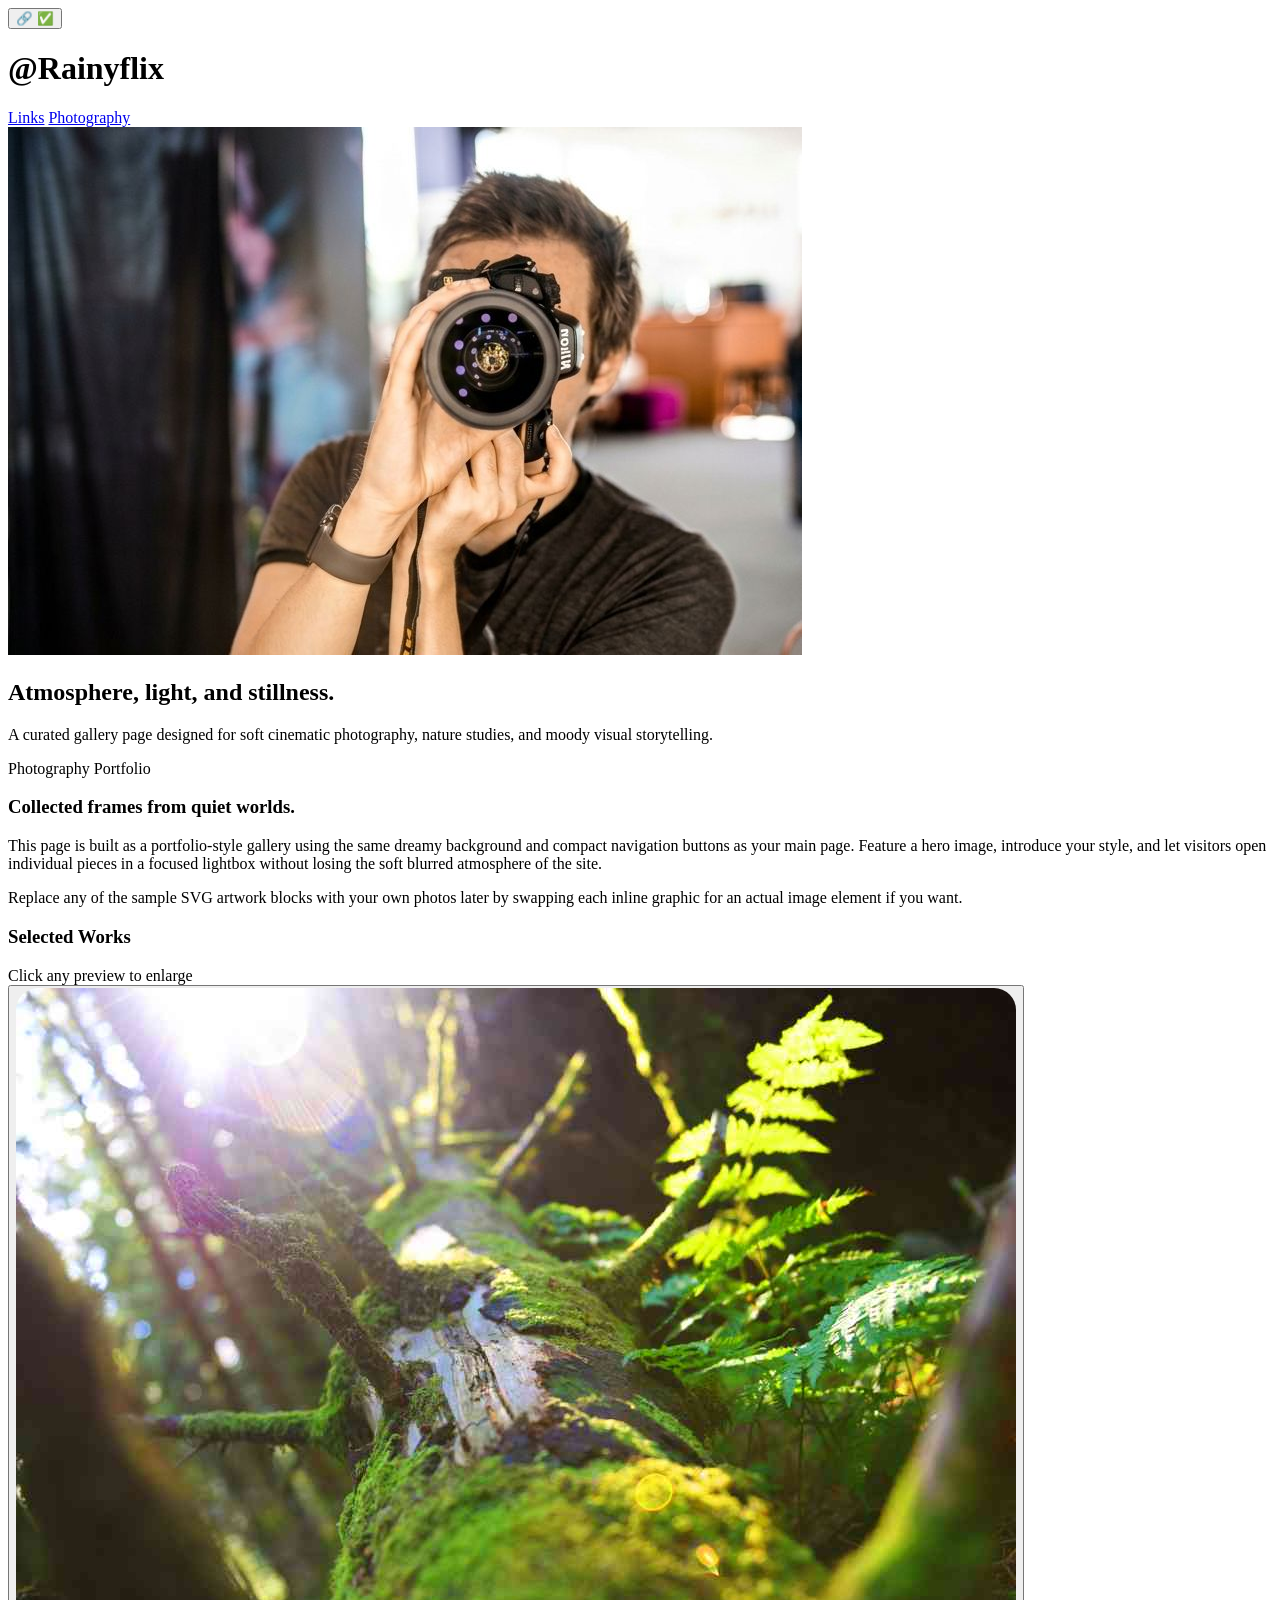
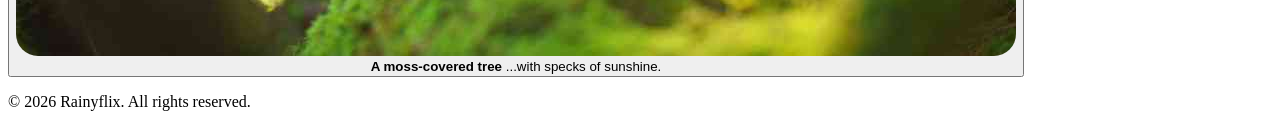
==== photography/index.html @ fe85fee9 "Updated directory + added share button and fixed photo preview" ====
<!DOCTYPE html>
<html lang="en">
<head>
  <meta charset="UTF-8" />
  <meta name="viewport" content="width=device-width, initial-scale=1" />
  <title>Rainyflix Photography</title>

  <link rel="icon" href="../images/Raindrop.ico" type="image/x-icon" />
  <link rel="apple-touch-icon" href="../images/Raindrop.png" type="image/png" />
  <link rel="icon" sizes="192x192" href="../images/Raindrop.png" type="image/png" />

  <link rel="stylesheet" href="style.css" />
  <link rel="stylesheet" href="photography.css" />
</head>
<body>
  <button id="copyButton" title="Share Website Link" aria-label="Copy page URL" class="copy-url-btn">
    <span class="icon clipboard-icon">🔗</span>
    <span class="icon checkmark-icon">✅</span>
  </button>

<div class="fade-in-element">
  <div class="page" id="page">
    <main class="container">
      <h1>@Rainyflix</h1>
        <nav class="small-buttons" aria-label="Section navigation">
          <a href="index.html" class="small-btn">Links</a>
          <a href="photography.html" class="small-btn is-active" aria-current="page">Photography</a>
      	</nav>
</div>

<section class="hero-intro-wrapper">
    <section class="hero-grid">
    <article class="hero-photo reveal">
    <div class="frame">
      <img src="../images/main-photo.jpg" alt="Nick Reflected Photographer" />
    </div>
    <div class="hero-caption">
      <h2>Atmosphere, light, and stillness.</h2>
      <p>A curated gallery page designed for soft cinematic photography, nature studies, and moody visual storytelling.</p>
    </div>
  </article>
</section>

        <article class="intro-panel reveal" style="animation-delay:0.1s;">
          <span class="kicker">Photography Portfolio</span>
          <h1>Collected frames from quiet worlds.</h1>
          <p>
            This page is built as a portfolio-style gallery using the same dreamy background and compact navigation buttons as your main page.
            Feature a hero image, introduce your style, and let visitors open individual pieces in a focused lightbox without losing the soft blurred atmosphere of the site.
          </p>
          <p>
            Replace any of the sample SVG artwork blocks with your own photos later by swapping each inline graphic for an actual image element if you want.
          </p>
        </article>
      </section>

      <section class="gallery-section">
        <div class="gallery-head reveal" style="animation-delay:0.16s;">
          <h3>Selected Works</h3>
          <span>Click any preview to enlarge</span>
        </div>

        <div class="thumb-grid">
         <button class="thumb"
	  type="button"
	  data-title="A moss-covered tree"
	  data-subtitle="...with specks of sunshine."
	  data-art="art-1"
	  data-purchase-link="">
  	 <img src="../images/moss-tree.jpg" alt="A moss-covered tree" style="width: 100%; height: 100%; object-fit: cover; border-radius: 22px;" />
          <div class="thumb-label">
          <strong>A moss-covered tree</strong>
          <span>...with specks of sunshine.</span>
         </div>
        </button>

          <!-- Add more thumbnails similarly -->
        </div>

        <div class="gallery-footer reveal" style="animation-delay:0.22s;">
        <!-- Footer -->
        <footer id="footer">
          <div class="footer-content">
            <p>© 2026 Rainyflix. All rights reserved.</p>


          </div>
        </footer>

        </div>
      </section>
    </main>
  </div>

  <div class="modal-overlay" id="imageOverlay" hidden>
    <div class="lightbox-modal" id="imageModal" role="dialog" aria-modal="true" aria-labelledby="lightboxTitle" aria-describedby="lightboxDesc">
      <button class="close-lightbox" id="closeLightbox" type="button" aria-label="Close expanded image">×</button>

      <figure class="lightbox-figure" id="lightboxFigure">
        <!-- Enlarged image or SVG inserted here -->
      </figure>

      <div class="lightbox-meta">
        <div>
          <strong id="lightboxTitle">Expanded image</strong>
          <span id="lightboxDesc">Portfolio preview</span>
        </div>

  <div class="purchase-section">
    <button id="purchaseButton" class="purchase-btn" disabled>
      Purchase physical print
      <span id="purchaseStatus" class="status-text">Unavailable</span>
    </button>
  </div>

        <span>Press Esc to close</span>
      </div>
    </div>
  </div>

  <!-- Common scripts -->
  <script src="script.js"></script>
  <!-- Photography page scripts -->
  <script src="photography.js"></script>
</body>
</html>
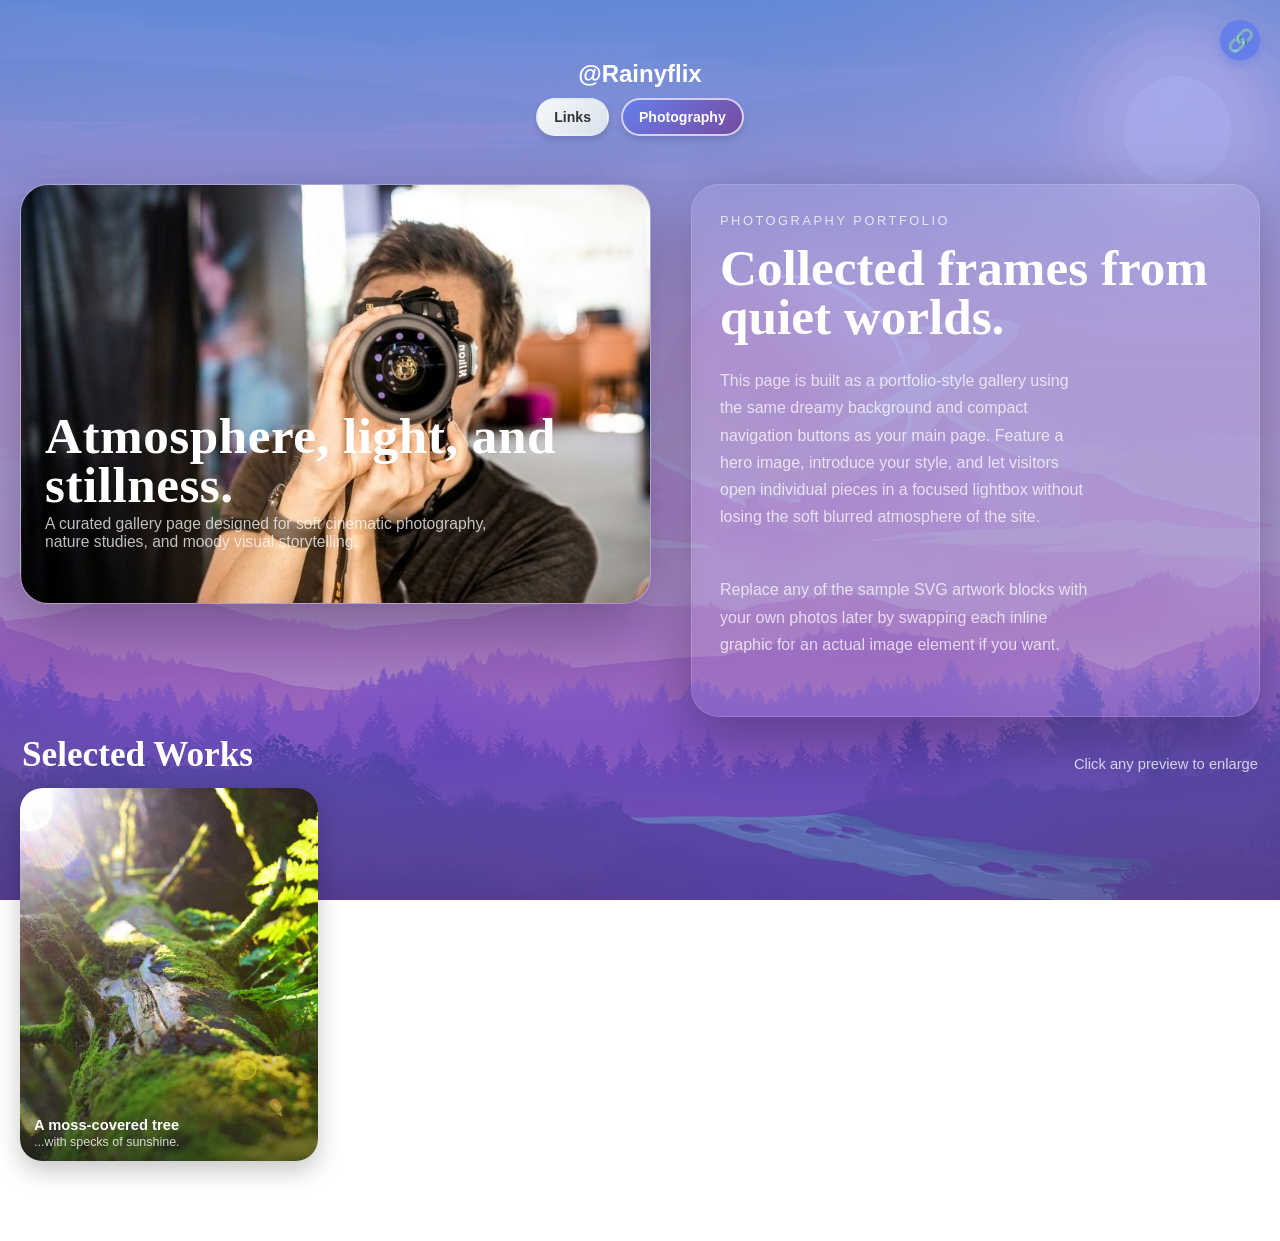
==== commit f4025926: "Cleaned url links + relinked css and js root files" ====
--- a/photography/index.html
+++ b/photography/index.html
@@ -9,7 +9,7 @@
   <link rel="apple-touch-icon" href="../images/Raindrop.png" type="image/png" />
   <link rel="icon" sizes="192x192" href="../images/Raindrop.png" type="image/png" />
 
-  <link rel="stylesheet" href="style.css" />
+  <link rel="stylesheet" href="../style.css" />
   <link rel="stylesheet" href="photography.css" />
 </head>
 <body>
@@ -23,8 +23,8 @@
     <main class="container">
       <h1>@Rainyflix</h1>
         <nav class="small-buttons" aria-label="Section navigation">
-          <a href="index.html" class="small-btn">Links</a>
-          <a href="photography.html" class="small-btn is-active" aria-current="page">Photography</a>
+          <a href="/" class="small-btn">Links</a>
+          <a href="/photography/" class="small-btn is-active" aria-current="page">Photography</a>
       	</nav>
 </div>
 
@@ -119,7 +119,7 @@
   </div>
 
   <!-- Common scripts -->
-  <script src="script.js"></script>
+  <script src="../script.js"></script>
   <!-- Photography page scripts -->
   <script src="photography.js"></script>
 </body>
--- a/style.css
+++ b/style.css
@@ -0,0 +1,446 @@
+/* style.css */
+
+@keyframes riseIn {
+  0% {
+    opacity: 0;
+    transform: translateY(20px);
+  }
+  100% {
+    opacity: 1;
+    transform: translateY(0);
+  }
+}
+
+.fade-in-element {
+  opacity: 0;
+  transform: translateY(20px);
+}
+
+.fade-in-element.visible {
+  animation: riseIn 0.7s ease forwards;
+}
+
+/* Basic Reset */
+* {
+  margin: 0;
+  padding: 0;
+  box-sizing: border-box;
+  font-family: Arial, sans-serif;
+}
+
+html, body {
+  width: 100%;
+}
+
+body {
+  /* Parallax background image with fixed attachment */
+  background-image:
+    linear-gradient(rgba(102, 126, 234, 0.6), rgba(118, 75, 162, 0.6)),
+    url('../images/Planetary-Forest-Background.jpg');
+  background-size: cover;
+  background-position: center;
+  background-repeat: no-repeat;
+  background-attachment: fixed;
+
+  min-height: 100vh;
+  color: white;
+  padding: 20px;
+
+  display: flex;
+  justify-content: center;
+  align-items: flex-start;
+}
+
+/* Prevent background scroll while modal is open */
+body.modal-open {
+  overflow: hidden;
+}
+
+/* Page wrapper so we can blur everything behind the modal */
+.page {
+  width: 100%;
+  display: flex;
+  justify-content: center;
+  transition: filter 250ms ease, transform 250ms ease;
+}
+
+.page.is-blurred {
+  filter: blur(10px);
+  transform: scale(0.995);
+}
+
+.container {
+  text-align: center;
+  width: 100%;
+  max-width: 400px;
+  margin: 40px auto 20px;
+}
+
+.profile-img {
+  width: 150px;
+  height: 150px;
+  border-radius: 50%;
+  border: 3px solid white;
+  object-fit: cover;
+  margin-bottom: 15px;
+}
+
+h1 {
+  font-size: 24px;
+  margin-bottom: 10px;
+}
+
+p {
+  font-size: 16px;
+  margin-bottom: 30px;
+  opacity: 0.9;
+}
+
+.main-content {
+  width: 100%;
+  display: flex;
+  flex-direction: column;
+  align-items: center;
+}
+
+.links {
+  width: 100%;
+  display: flex;
+  flex-direction: column;
+  gap: 15px;
+  overflow: visible;
+}
+
+.small-buttons {
+  display: flex;
+  justify-content: center;
+  gap: 12px;
+  flex-wrap: wrap;
+  margin-bottom: 28px;
+}
+
+.small-btn {
+  font-family: 'Manrope', sans-serif;
+  font-size: 0.88rem;
+  font-weight: 700;
+  padding: 9px 16px;
+  border-radius: 999px;
+  background: linear-gradient(135deg, #f6f8fa, #d9e2ec);
+  color: #333;
+  text-decoration: none;
+  box-shadow: 0 4px 6px rgba(0, 0, 0, 0.12);
+  border: 2px solid transparent;
+  transition: transform 0.28s ease, box-shadow 0.28s ease, background 0.28s ease, color 0.28s ease;
+}
+
+.small-btn:hover,
+.small-btn:focus-visible {
+  background: linear-gradient(135deg, #667eea, #764ba2);
+  color: #fff;
+  box-shadow: 0 10px 18px rgba(102, 126, 234, 0.42);
+  transform: translateY(-1px) scale(1.04);
+  outline: none;
+}
+
+.small-btn.is-active {
+  background: linear-gradient(135deg, #667eea, #764ba2);
+  color: #fff;
+  border-color: rgba(255, 255, 255, 0.7);
+
+  pointer-events: none; /* disables clicking */
+  cursor: default;      /* changes cursor to default arrow */
+}
+
+
+.link-btn {
+  font-family: inherit;
+  font-size: 16px;
+  line-height: 1.2;
+  font-weight: bold;
+
+  width: 100%;
+  padding: 15px 20px;
+  border-radius: 30px;
+
+  display: flex;
+  align-items: center;
+  justify-content: center;
+  gap: 10px;
+
+  cursor: pointer;
+  text-decoration: none;
+
+  background: linear-gradient(135deg, #f6f8fa, #d9e2ec);
+  color: #333;
+
+  border: 2px solid transparent;
+  box-shadow: 0 4px 6px rgba(0, 0, 0, 0.1);
+
+  position: relative;
+  transform: scale(1);
+  transform-origin: center;
+  transition: all 0.3s ease;
+}
+
+.link-btn:hover {
+  background: linear-gradient(135deg, #667eea, #764ba2);
+  color: white;
+  border: 2px solid white;
+  transform: scale(1.05);
+  box-shadow: 0 8px 15px rgba(102, 126, 234, 0.6);
+}
+
+.link-btn:active {
+  transform: scale(1.02);
+}
+
+.icon {
+  width: 20px;
+  height: 20px;
+  object-fit: contain;
+  flex-shrink: 0;
+}
+
+.left-icon {
+  margin-right: 5px;
+}
+
+.right-icon {
+  margin-left: 5px;
+}
+
+.extra-top-space {
+  margin-top: 50px;
+}
+
+/* Modal / Overlay */
+.modal-overlay {
+  position: fixed;
+  display: grid;
+  background: rgba(0, 0, 0, 0.35);
+  padding: 20px;
+  z-index: 999;
+  inset: 0;
+  place-items: center;
+}
+
+.modal {
+  width: min(720px, 100%);
+  border-radius: 22px;
+  padding: 22px;
+  color: #f7f7fb;
+  background: rgba(25, 20, 35, 0.55);
+  border: 1px solid rgba(255, 255, 255, 0.16);
+  backdrop-filter: blur(10px);
+  -webkit-backdrop-filter: blur(10px);
+  box-shadow: 0 20px 70px rgba(0, 0, 0, 0.45);
+}
+
+.modal h2 {
+  font-size: 20px;
+  margin-bottom: 6px;
+}
+
+.modal p {
+  margin-bottom: 16px;
+  opacity: 0.9;
+}
+
+.modal-actions {
+  display: grid;
+  grid-template-columns: 1fr 1fr;
+  gap: 12px;
+}
+
+.option-btn {
+  display: grid;
+  gap: 6px;
+  padding: 16px 14px;
+  border-radius: 16px;
+  text-decoration: none;
+  color: #0e0e14;
+  font-weight: 800;
+
+  background: linear-gradient(135deg, rgba(255, 255, 255, 0.92), rgba(230, 235, 255, 0.92));
+  border: 1px solid rgba(255, 255, 255, 0.35);
+  box-shadow: 0 10px 30px rgba(0, 0, 0, 0.18);
+
+  transition: transform 180ms ease, box-shadow 180ms ease, filter 180ms ease;
+}
+
+.option-btn:hover {
+  transform: translateY(-2px);
+  box-shadow: 0 14px 40px rgba(102, 126, 234, 0.35);
+  filter: saturate(1.05);
+}
+
+.option-btn:active {
+  transform: translateY(0px) scale(0.99);
+}
+
+.option-sub {
+  font-weight: 700;
+  font-size: 12px;
+  opacity: 0.7;
+}
+
+.modal-overlay[hidden] {
+  display: none !important;
+}
+
+/* Copy URL Button Styling */
+.copy-url-btn {
+  position: fixed;
+  top: 20px;
+  right: 20px;
+  width: 40px;
+  height: 40px;
+  background-color: #667eea;
+  border: none;
+  border-radius: 50%;
+  color: white;
+  font-size: 22px;
+  cursor: pointer;
+  box-shadow: 0 4px 8px rgba(102, 126, 234, 0.6);
+  transition: background-color 0.3s ease, filter 250ms ease, transform 250ms ease;
+  z-index: 10;
+  overflow: hidden;
+  display: block;
+}
+
+.copy-url-btn:hover {
+  background-color: #764ba2;
+}
+
+.copy-url-btn.is-blurred {
+  filter: blur(10px);
+  transform: scale(0.995);
+}
+
+.copy-url-btn .icon {
+  position: absolute;
+  top: 50%;
+  left: 50%;
+  transform: translate(-50%, -50%) scale(1);
+  transition: opacity 0.4s ease, transform 0.4s ease;
+  user-select: none;
+  line-height: 1;
+  width: 100%;
+  text-align: center;
+}
+
+.clipboard-icon {
+  opacity: 1;
+  transform: translate(-50%, -50%) scale(1);
+  z-index: 2;
+}
+
+.checkmark-icon {
+  opacity: 0;
+  transform: translate(-50%, -50%) scale(0.5);
+  z-index: 1;
+  color: #4CAF50;
+}
+
+.copy-url-btn.copied .clipboard-icon {
+  opacity: 0;
+  transform: translate(-50%, -50%) scale(0.5);
+  z-index: 1;
+}
+
+.copy-url-btn.copied .checkmark-icon {
+  opacity: 1;
+  transform: translate(-50%, -50%) scale(1);
+  z-index: 2;
+}
+
+/* Bouncing character */
+#bouncingCharacterContainer {
+  margin-top: 40px;
+  margin-bottom: 0px;
+  display: flex;
+  justify-content: center;
+  width: 100%;
+  cursor: pointer;
+  user-select: none;
+}
+
+#BouncingRainyPaintStyle {
+  width: 44px;
+  height: auto;
+  display: block;
+  transform-origin: bottom center;
+  will-change: transform;
+}
+
+/* Bottom stays visually anchored, only top "jiggles" vertically */
+@keyframes topJiggle {
+  0%   { transform: scaleY(1) translateY(0); }
+  20%  { transform: scaleY(1.08) translateY(-2px); }
+  40%  { transform: scaleY(0.94) translateY(0); }
+  60%  { transform: scaleY(1.05) translateY(-1px); }
+  80%  { transform: scaleY(0.97) translateY(0); }
+  100% { transform: scaleY(1) translateY(0); }
+}
+
+.bounce {
+  animation: topJiggle 0.55s ease;
+}
+
+/* Footer */
+footer#footer {
+  width: 100%;
+  margin-top: 2px;
+  padding: 10px 0 0;
+  text-align: center;
+  color: rgba(255, 255, 255, 0.88);
+}
+
+.footer-content {
+  width: 100%;
+}
+
+.footer-content p {
+  margin-bottom: 8px;
+  font-size: 13px;
+  opacity: 0.9;
+}
+
+.footer-nav {
+  display: flex;
+  justify-content: center;
+  align-items: center;
+  gap: 8px;
+  flex-wrap: wrap;
+  font-size: 12px;
+}
+
+.footer-nav a {
+  color: rgba(255, 255, 255, 0.84);
+  text-decoration: none;
+  transition: opacity 0.2s ease, color 0.2s ease;
+}
+
+.footer-nav a:hover {
+  color: white;
+  opacity: 1;
+}
+
+.footer-nav span {
+  opacity: 0.6;
+}
+
+@media (max-width: 520px) {
+  .modal-actions {
+    grid-template-columns: 1fr;
+  }
+
+  .container {
+    margin-top: 60px;
+  }
+
+  .link-btn {
+    font-size: 15px;
+    padding: 14px 16px;
+  }
+}
--- a/photography/photography.css
+++ b/photography/photography.css
@@ -0,0 +1,453 @@
+/* photography.css */
+
+/* Typography and layout for photography page */
+
+.eyebrow {
+  font-family: 'Cormorant Garamond', serif;
+  font-size: clamp(1.7rem, 4vw, 2.4rem);
+  font-weight: 700;
+  letter-spacing: 0.02em;
+  line-height: 1;
+  text-shadow: 0 4px 18px rgba(0, 0, 0, 0.15);
+}
+
+.small-buttons {
+  display: flex;
+  justify-content: center;
+  gap: 12px;
+  flex-wrap: wrap;
+  margin-bottom: 28px;
+}
+
+.small-btn {
+  font-family: 'Manrope', sans-serif;
+  font-size: 0.88rem;
+  font-weight: 700;
+  padding: 9px 16px;
+  border-radius: 999px;
+  background: linear-gradient(135deg, #f6f8fa, #d9e2ec);
+  color: #333;
+  text-decoration: none;
+  box-shadow: 0 4px 6px rgba(0, 0, 0, 0.12);
+  border: 2px solid transparent;
+  transition: transform 0.28s ease, box-shadow 0.28s ease, background 0.28s ease, color 0.28s ease;
+}
+
+.small-btn:hover,
+.small-btn:focus-visible {
+  background: linear-gradient(135deg, #667eea, #764ba2);
+  color: #fff;
+  box-shadow: 0 10px 18px rgba(102, 126, 234, 0.42);
+  transform: translateY(-1px) scale(1.04);
+  outline: none;
+}
+
+.small-btn.is-active {
+  background: linear-gradient(135deg, #667eea, #764ba2);
+  color: #fff;
+  border-color: rgba(255, 255, 255, 0.7);
+}
+
+.parent-container {
+  display: flex;
+  flex-direction: row;
+  gap: 20px; /* optional spacing */
+}
+
+.hero-intro-wrapper {
+  display: flex;
+  gap: 40px; /* space between containers */
+  align-items: flex-start;
+  flex-wrap: wrap;
+}
+
+.hero-grid {
+  flex: 1 1 50%;
+  min-width: 280px;
+}
+
+.intro-panel {
+  flex: 1 1 45%;
+  min-width: 280px;
+}
+
+.hero-photo,
+.intro-panel {
+  border-radius: 28px;
+  overflow: hidden;
+  background: rgba(255, 255, 255, 0.08);
+  border: 1px solid rgba(255, 255, 255, 0.14);
+  backdrop-filter: blur(10px);
+  -webkit-backdrop-filter: blur(10px);
+  box-shadow: 0 20px 60px rgba(0, 0, 0, 0.28);
+  position: relative;
+}
+
+.hero-photo {
+  position: relative;
+  height: 55%;
+  overflow: hidden;
+  border-radius: 28px;
+}
+
+.hero-photo img {
+  width: 100%;
+  height: auto;
+  object-fit: cover;
+  object-position: 40% center;
+  display: block;
+}
+
+.hero-caption {
+  position: absolute;
+  left: 24px;
+  right: 24px;
+  bottom: 22px;
+  z-index: 2;
+  display: grid;
+  gap: 6px;
+  animation: riseIn 0.7s ease both;
+  animation-delay: 0.15s;
+}
+
+.hero-caption h2 {
+  font-family: 'Cormorant Garamond', serif;
+  font-size: clamp(2rem, 4vw, 3.2rem);
+  line-height: 0.95;
+  font-weight: 700;
+  letter-spacing: 0.01em;
+}
+
+.hero-caption p {
+  color: rgba(255, 255, 255, 0.82);
+  font-size: 0.98rem;
+  max-width: 52ch;
+}
+
+.intro-panel {
+  padding: 28px;
+  display: flex;
+  flex-direction: column;
+  justify-content: center;
+  gap: 16px;
+}
+
+.intro-panel .kicker {
+  font-size: 0.8rem;
+  text-transform: uppercase;
+  letter-spacing: 0.2em;
+  color: rgba(255, 255, 255, 0.76);
+}
+
+.intro-panel h1 {
+  font-family: 'Cormorant Garamond', serif;
+  font-size: clamp(2.1rem, 4vw, 3.5rem);
+  line-height: 0.95;
+  font-weight: 700;
+}
+
+.intro-panel p {
+  font-size: 1rem;
+  line-height: 1.7;
+  color: rgba(255, 255, 255, 0.82);
+  max-width: 42ch;
+}
+
+.gallery-section {
+  display: grid;
+  gap: 16px;
+}
+
+.gallery-head {
+  display: flex;
+  align-items: end;
+  justify-content: space-between;
+  gap: 16px;
+  padding: 0 2px;
+  margin-top: 20px;
+}
+
+.gallery-head h3 {
+  font-family: 'Cormorant Garamond', serif;
+  font-size: clamp(1.6rem, 3vw, 2.2rem);
+  line-height: 1;
+}
+
+.gallery-head span {
+  color: rgba(255, 255, 255, 0.74);
+  font-size: 0.92rem;
+}
+
+.thumb-grid {
+  display: grid;
+  grid-template-columns: repeat(4, minmax(0, 1fr));
+  gap: 16px;
+}
+
+.thumb {
+  position: relative;
+  border: 0;
+  padding: 0;
+  border-radius: 22px;
+  overflow: hidden;
+  background: rgba(255, 255, 255, 0.08);
+  box-shadow: 0 10px 25px rgba(0, 0, 0, 0.22);
+  cursor: pointer;
+  aspect-ratio: 4 / 5;
+  transition: transform 0.28s ease, box-shadow 0.28s ease, filter 0.28s ease;
+  animation: riseIn 0.7s ease both;
+}
+
+.thumb:hover,
+.thumb:focus-visible {
+  transform: translateY(-4px) scale(1.02);
+  box-shadow: 0 18px 36px rgba(0, 0, 0, 0.34);
+  filter: saturate(1.04);
+  outline: none;
+}
+
+.thumb::after {
+  content: "";
+  position: absolute;
+  inset: auto 0 0 0;
+  height: 38%;
+  background: linear-gradient(to top, rgba(12, 13, 24, 0.55), rgba(12, 13, 24, 0));
+  pointer-events: none;
+}
+
+.thumb-label {
+  position: absolute;
+  left: 14px;
+  right: 14px;
+  bottom: 12px;
+  z-index: 1;
+  display: grid;
+  gap: 2px;
+  text-align: left;
+}
+
+.thumb-label strong {
+  font-size: 0.92rem;
+  font-weight: 700;
+  color: #fff;
+}
+
+.thumb-label span {
+  font-size: 0.78rem;
+  color: rgba(255, 255, 255, 0.8);
+}
+
+.gallery-footer {
+  display: flex;
+  justify-content: center;
+  margin-top: 8px;
+}
+
+.gallery-footer p {
+  font-size: 0.92rem;
+  color: rgba(255, 255, 255, 0.78);
+  text-align: center;
+}
+
+/* Modal overlay and lightbox */
+
+.modal-overlay {
+  position: fixed;
+  display: grid;
+  background: rgba(0, 0, 0, 0.35);
+  padding: 20px;
+  z-index: 999;
+  inset: 0;
+  place-items: center;
+}
+
+.modal-overlay[hidden] {
+  display: none !important;
+}
+
+.lightbox-modal {
+  width: min(980px, 100%);
+  position: relative;
+  animation: scaleIn 0.24s ease;
+}
+
+.lightbox-figure {
+  margin: 0;
+  width: 100%;
+  min-height: min(78vh, 760px);
+  border-radius: 28px 28px 0 0;
+  overflow: hidden;
+  background: rgba(20, 18, 34, 0.84);
+  border: 1px solid rgba(255, 255, 255, 0.14);
+  box-shadow: 0 24px 80px rgba(0, 0, 0, 0.5);
+  backdrop-filter: blur(10px);
+  -webkit-backdrop-filter: blur(10px);
+}
+
+.lightbox-meta {
+  display: flex;
+  justify-content: space-between;
+  gap: 14px;
+  align-items: center;
+  padding: 14px 18px;
+  color: rgba(255, 255, 255, 0.92);
+  font-size: 0.95rem;
+  background: linear-gradient(to top, rgba(10, 10, 18, 0.68), rgba(10, 10, 18, 0.24));
+}
+
+.lightbox-meta strong {
+  display: block;
+  font-size: 1rem;
+  margin-bottom: 2px;
+}
+
+.purchase-btn {
+  display: flex;
+  flex-direction: column;
+  align-items: center;
+  padding: 8px 16px;
+  border-radius: 999px;
+  font-weight: 700;
+  font-family: 'Manrope', sans-serif;
+  font-size: 0.9rem;
+  cursor: pointer;
+  border: none;
+  transition: background-color 0.3s ease, color 0.3s ease;
+}
+
+.purchase-btn:disabled {
+  background-color: #ccc;
+  color: #666;
+  cursor: not-allowed;
+}
+
+.purchase-btn:not(:disabled) {
+  background: linear-gradient(135deg, #667eea, #764ba2);
+  color: white;
+  box-shadow: 0 4px 12px rgba(102, 126, 234, 0.6);
+}
+
+.status-text {
+  font-size: 0.75rem;
+  margin-top: 4px;
+  color: inherit;
+}
+
+
+.close-lightbox {
+  position: absolute;
+  top: 14px;
+  right: 14px;
+  width: 42px;
+  height: 42px;
+  border: 0;
+  border-radius: 999px;
+  background: rgba(18, 16, 28, 0.75);
+  color: white;
+  font-size: 1.5rem;
+  line-height: 1;
+  cursor: pointer;
+  display: grid;
+  place-items: center;
+  backdrop-filter: blur(10px);
+  -webkit-backdrop-filter: blur(10px);
+  border: 1px solid rgba(255, 255, 255, 0.16);
+  transition: transform 0.2s ease, background 0.2s ease;
+}
+
+.close-lightbox:hover,
+.close-lightbox:focus-visible {
+  transform: scale(1.06);
+  background: rgba(34, 28, 54, 0.9);
+  outline: none;
+}
+
+@keyframes riseIn {
+  from {
+    opacity: 0;
+    transform: translateY(18px);
+  }
+  to {
+    opacity: 1;
+    transform: translateY(0);
+  }
+}
+
+@keyframes scaleIn {
+  from {
+    opacity: 0;
+    transform: scale(0.965);
+  }
+  to {
+    opacity: 1;
+    transform: scale(1);
+  }
+}
+
+@media (max-width: 900px) {
+  .hero-grid {
+    grid-template-columns: 1fr;
+  }
+
+  .hero-photo {
+    min-height: 340px;
+  }
+
+  .thumb-grid {
+    grid-template-columns: repeat(2, minmax(0, 1fr));
+  }
+}
+
+@media (max-width: 560px) {
+  body {
+    padding: 18px;
+  }
+
+  .container {
+    margin-top: 18px;
+  }
+
+  .intro-panel,
+  .hero-caption {
+    padding-left: 0;
+    padding-right: 0;
+  }
+
+  .intro-panel {
+    padding: 22px;
+  }
+
+  .hero-caption {
+    left: 18px;
+    right: 18px;
+    bottom: 18px;
+  }
+
+  .thumb-grid {
+    grid-template-columns: 1fr;
+  }
+
+  .lightbox-meta {
+    flex-direction: column;
+    align-items: flex-start;
+  }
+}
+
+.photography-container {
+  width: 100%;
+  max-width: 1100px; /* wider than index page */
+  margin: 32px auto 24px;
+  padding: 0 20px;
+}
+
+@media (max-width: 720px) {
+  .hero-intro-wrapper {
+    flex-direction: column;
+  }
+
+  .hero-grid,
+  .intro-panel {
+    flex: 1 1 100%;
+    min-width: auto;
+  }
+}
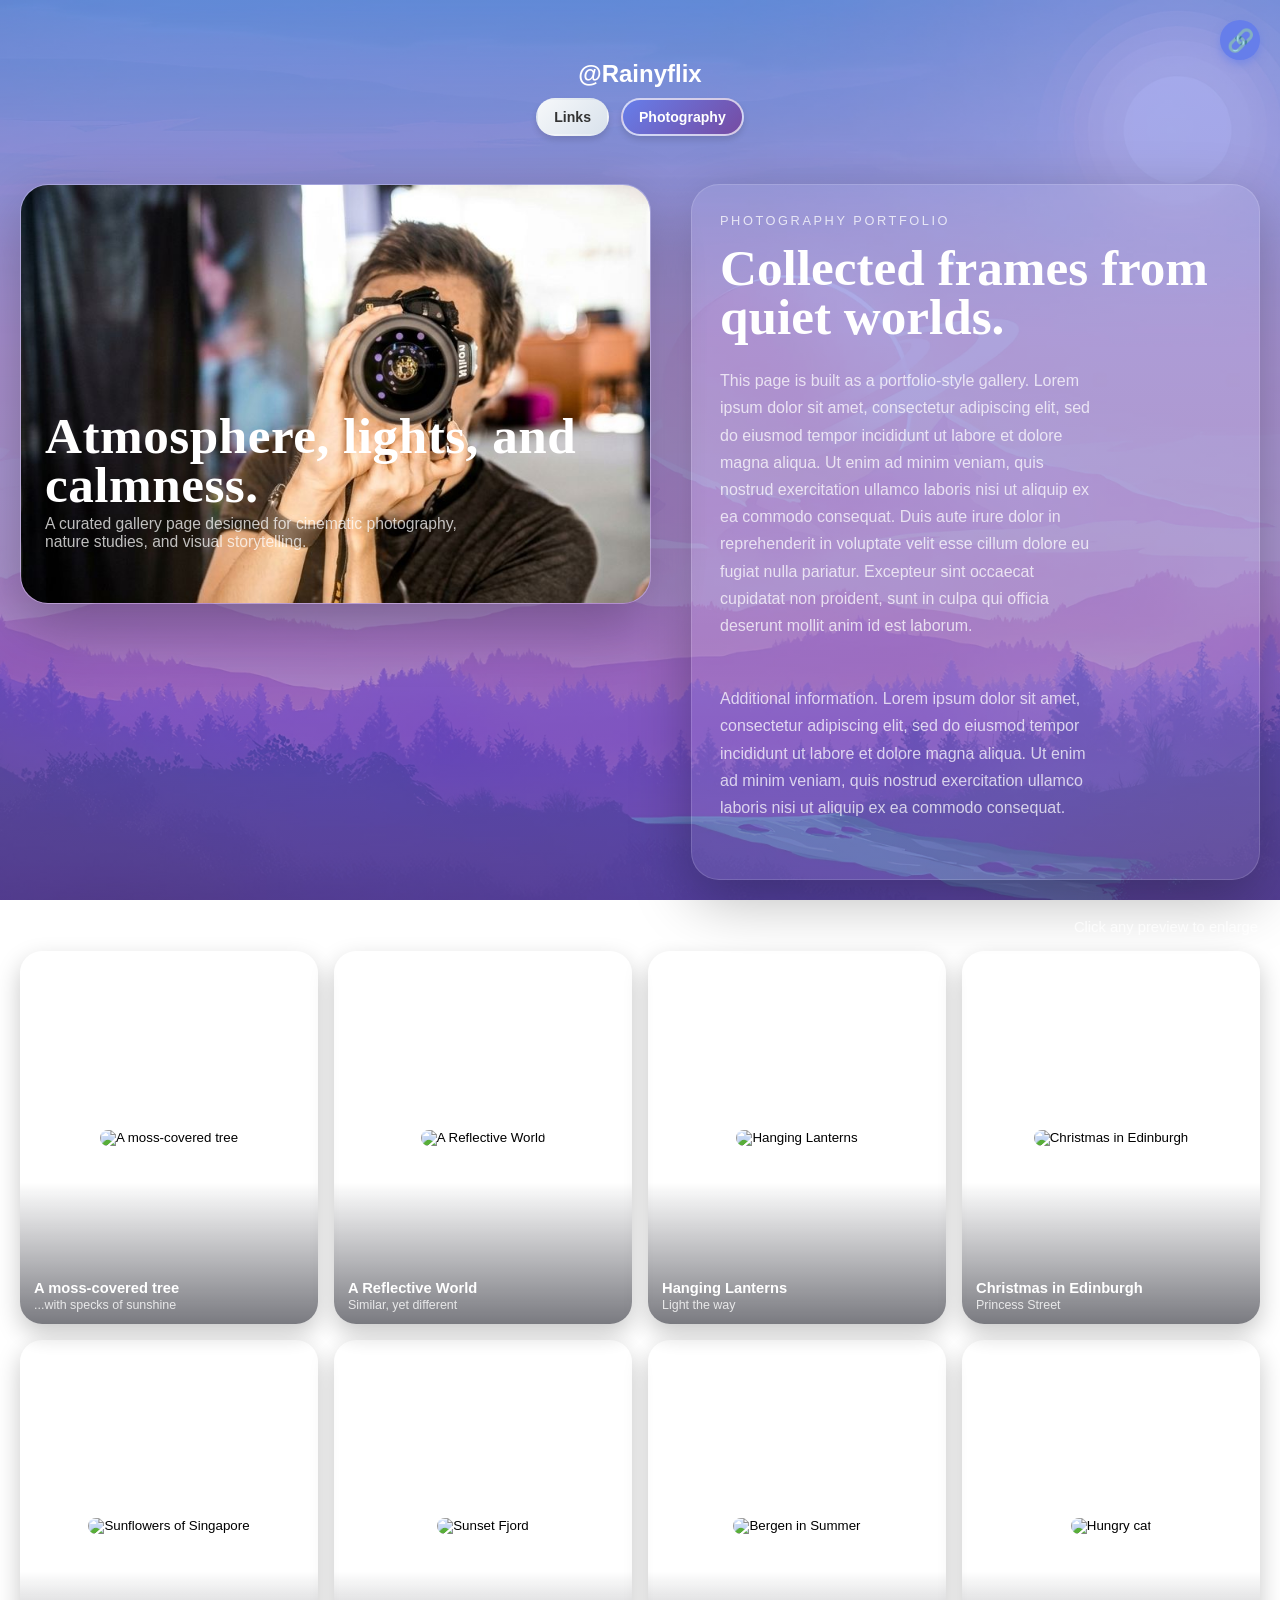
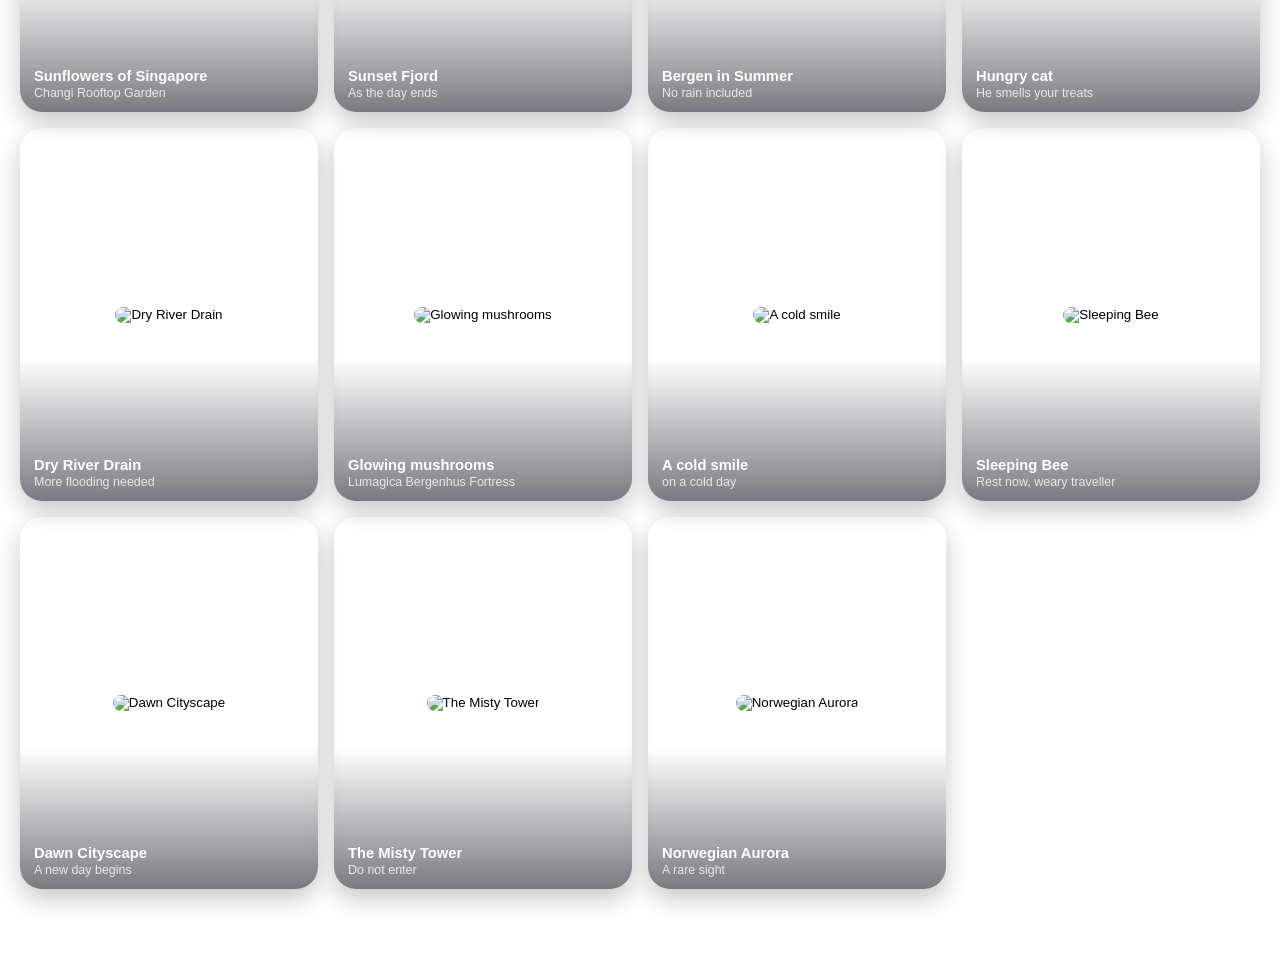
==== commit 2f45dfa6: "Update index.html Added images to photography portfolio" ====
--- a/photography/index.html
+++ b/photography/index.html
@@ -35,8 +35,8 @@
       <img src="../images/main-photo.jpg" alt="Nick Reflected Photographer" />
     </div>
     <div class="hero-caption">
-      <h2>Atmosphere, light, and stillness.</h2>
-      <p>A curated gallery page designed for soft cinematic photography, nature studies, and moody visual storytelling.</p>
+      <h2>Atmosphere, lights, and calmness.</h2>
+      <p>A curated gallery page designed for cinematic photography, nature studies, and visual storytelling.</p>
     </div>
   </article>
 </section>
@@ -45,11 +45,9 @@
           <span class="kicker">Photography Portfolio</span>
           <h1>Collected frames from quiet worlds.</h1>
           <p>
-            This page is built as a portfolio-style gallery using the same dreamy background and compact navigation buttons as your main page.
-            Feature a hero image, introduce your style, and let visitors open individual pieces in a focused lightbox without losing the soft blurred atmosphere of the site.
-          </p>
+            This page is built as a portfolio-style gallery. Lorem ipsum dolor sit amet, consectetur adipiscing elit, sed do eiusmod tempor incididunt ut labore et dolore magna aliqua. Ut enim ad minim veniam, quis nostrud exercitation ullamco laboris nisi ut aliquip ex ea commodo consequat. Duis aute irure dolor in reprehenderit in voluptate velit esse cillum dolore eu fugiat nulla pariatur. Excepteur sint occaecat cupidatat non proident, sunt in culpa qui officia deserunt mollit anim id est laborum.</p>
           <p>
-            Replace any of the sample SVG artwork blocks with your own photos later by swapping each inline graphic for an actual image element if you want.
+            Additional information. Lorem ipsum dolor sit amet, consectetur adipiscing elit, sed do eiusmod tempor incididunt ut labore et dolore magna aliqua. Ut enim ad minim veniam, quis nostrud exercitation ullamco laboris nisi ut aliquip ex ea commodo consequat.
           </p>
         </article>
       </section>
@@ -64,13 +62,195 @@
          <button class="thumb"
 	  type="button"
 	  data-title="A moss-covered tree"
-	  data-subtitle="...with specks of sunshine."
+	  data-subtitle="...with specks of sunshine"
 	  data-art="art-1"
 	  data-purchase-link="">
-  	 <img src="../images/moss-tree.jpg" alt="A moss-covered tree" style="width: 100%; height: 100%; object-fit: cover; border-radius: 22px;" />
+  	 <img src="../images/photography/moss-tree.jpg" alt="A moss-covered tree" style="width: 100%; height: 100%; object-fit: cover; border-radius: 22px;" />
           <div class="thumb-label">
           <strong>A moss-covered tree</strong>
-          <span>...with specks of sunshine.</span>
+          <span>...with specks of sunshine</span>
+         </div>
+        </button>
+
+         <button class="thumb"
+	  type="button"
+	  data-title="A Reflective World"
+	  data-subtitle="Similar, yet different"
+	  data-art="art-2"
+	  data-purchase-link="">
+  	 <img src="../images/photography/a-reflective-world.jpg" alt="A Reflective World" style="width: 100%; height: 100%; object-fit: cover; border-radius: 22px;" />
+          <div class="thumb-label">
+          <strong>A Reflective World</strong>
+          <span>Similar, yet different</span>
+         </div>
+        </button>
+
+         <button class="thumb"
+	  type="button"
+	  data-title="Hanging Lanterns"
+	  data-subtitle="Light the way"
+	  data-art="art-3"
+	  data-purchase-link="">
+  	 <img src="../images/photography/hanging-lanterns.jpg" alt="Hanging Lanterns" style="width: 100%; height: 100%; object-fit: cover; border-radius: 22px;" />
+          <div class="thumb-label">
+          <strong>Hanging Lanterns</strong>
+          <span>Light the way</span>
+         </div>
+        </button>
+
+         <button class="thumb"
+	  type="button"
+	  data-title="Christmas in Edinburgh"
+	  data-subtitle="Princess Street"
+	  data-art="art-4"
+	  data-purchase-link="">
+  	 <img src="../images/photography/edinburgh-christmas-market.jpg" alt="Christmas in Edinburgh" style="width: 100%; height: 100%; object-fit: cover; border-radius: 22px;" />
+          <div class="thumb-label">
+          <strong>Christmas in Edinburgh</strong>
+          <span>Princess Street</span>
+         </div>
+        </button>
+
+         <button class="thumb"
+	  type="button"
+	  data-title="Sunflowers of Singapore"
+	  data-subtitle="Changi Rooftop Garden"
+	  data-art="art-5"
+	  data-purchase-link="">
+  	 <img src="../images/photography/sunflower-garden.jpg" alt="Sunflowers of Singapore" style="width: 100%; height: 100%; object-fit: cover; border-radius: 22px;" />
+          <div class="thumb-label">
+          <strong>Sunflowers of Singapore</strong>
+          <span>Changi Rooftop Garden</span>
+         </div>
+        </button>
+
+         <button class="thumb"
+	  type="button"
+	  data-title="Sunset Fjord"
+	  data-subtitle="As the day ends"
+	  data-art="art-6"
+	  data-purchase-link="">
+  	 <img src="../images/photography/fjord-sunset.jpg" alt="Sunset Fjord" style="width: 100%; height: 100%; object-fit: cover; border-radius: 22px;" />
+          <div class="thumb-label">
+          <strong>Sunset Fjord</strong>
+          <span>As the day ends</span>
+         </div>
+        </button>
+
+         <button class="thumb"
+	  type="button"
+	  data-title="Bergen in Summer"
+	  data-subtitle="No rain included"
+	  data-art="art-7"
+	  data-purchase-link="">
+  	 <img src="../images/photography/bergen-in-summer.jpg" alt="Bergen in Summer" style="width: 100%; height: 100%; object-fit: cover; border-radius: 22px;" />
+          <div class="thumb-label">
+          <strong>Bergen in Summer</strong>
+          <span>No rain included</span>
+         </div>
+        </button>
+
+         <button class="thumb"
+	  type="button"
+	  data-title="Hungry cat"
+	  data-subtitle="He smells your treats"
+	  data-art="art-8"
+	  data-purchase-link="">
+  	 <img src="../images/photography/curious-cat.jpg" alt="Hungry cat" style="width: 100%; height: 100%; object-fit: cover; border-radius: 22px;" />
+          <div class="thumb-label">
+          <strong>Hungry cat</strong>
+          <span>He smells your treats</span>
+         </div>
+        </button>
+
+         <button class="thumb"
+	  type="button"
+	  data-title="Dry River Drain"
+	  data-subtitle="More flooding needed"
+	  data-art="art-9"
+	  data-purchase-link="">
+  	 <img src="../images/photography/dry-river-drain.jpg" alt="Dry River Drain" style="width: 100%; height: 100%; object-fit: cover; border-radius: 22px;" />
+          <div class="thumb-label">
+          <strong>Dry River Drain</strong>
+          <span>More flooding needed</span>
+         </div>
+        </button>
+
+         <button class="thumb"
+	  type="button"
+	  data-title="Glowing mushrooms"
+	  data-subtitle="Lumagica Bergenhus Fortress"
+	  data-art="art-10"
+	  data-purchase-link="">
+  	 <img src="../images/photography/glowing-mushrooms.jpg" alt="Glowing mushrooms" style="width: 100%; height: 100%; object-fit: cover; border-radius: 22px;" />
+          <div class="thumb-label">
+          <strong>Glowing mushrooms</strong>
+          <span>Lumagica Bergenhus Fortress</span>
+         </div>
+        </button>
+
+         <button class="thumb"
+	  type="button"
+	  data-title="A cold smile"
+	  data-subtitle="on a cold day"
+	  data-art="art-11"
+	  data-purchase-link="">
+  	 <img src="../images/photography/cold-smile.jpg" alt="A cold smile" style="width: 100%; height: 100%; object-fit: cover; border-radius: 22px;" />
+          <div class="thumb-label">
+          <strong>A cold smile</strong>
+          <span>on a cold day</span>
+         </div>
+        </button>
+
+         <button class="thumb"
+	  type="button"
+	  data-title="Sleeping Bee"
+	  data-subtitle="Rest now, weary traveller"
+	  data-art="art-12"
+	  data-purchase-link="">
+  	 <img src="../images/photography/sleeping-bee.jpg" alt="Sleeping Bee" style="width: 100%; height: 100%; object-fit: cover; border-radius: 22px;" />
+          <div class="thumb-label">
+          <strong>Sleeping Bee</strong>
+          <span>Rest now, weary traveller</span>
+         </div>
+        </button>
+
+         <button class="thumb"
+	  type="button"
+	  data-title="Dawn Cityscape"
+	  data-subtitle="A new day begins"
+	  data-art="art-13"
+	  data-purchase-link="">
+  	 <img src="../images/photography/cityscape-dawn.jpg" alt="Dawn Cityscape" style="width: 100%; height: 100%; object-fit: cover; border-radius: 22px;" />
+          <div class="thumb-label">
+          <strong>Dawn Cityscape</strong>
+          <span>A new day begins</span>
+         </div>
+        </button>
+
+         <button class="thumb"
+	  type="button"
+	  data-title="The Misty Tower"
+	  data-subtitle="Do not enter"
+	  data-art="art-14"
+	  data-purchase-link="">
+  	 <img src="../images/photography/misty-tower.jpg" alt="The Misty Tower" style="width: 100%; height: 100%; object-fit: cover; border-radius: 22px;" />
+          <div class="thumb-label">
+          <strong>The Misty Tower</strong>
+          <span>Do not enter</span>
+         </div>
+        </button>
+
+         <button class="thumb"
+	  type="button"
+	  data-title="Norwegian Aurora"
+	  data-subtitle="A rare sight"
+	  data-art="art-15"
+	  data-purchase-link="">
+  	 <img src="../images/photography/norwegian-aurora.jpg" alt="Norwegian Aurora" style="width: 100%; height: 100%; object-fit: cover; border-radius: 22px;" />
+          <div class="thumb-label">
+          <strong>Norwegian Aurora</strong>
+          <span>A rare sight</span>
          </div>
         </button>
 
@@ -83,10 +263,8 @@
           <div class="footer-content">
             <p>© 2026 Rainyflix. All rights reserved.</p>
 
-
           </div>
         </footer>
-
         </div>
       </section>
     </main>
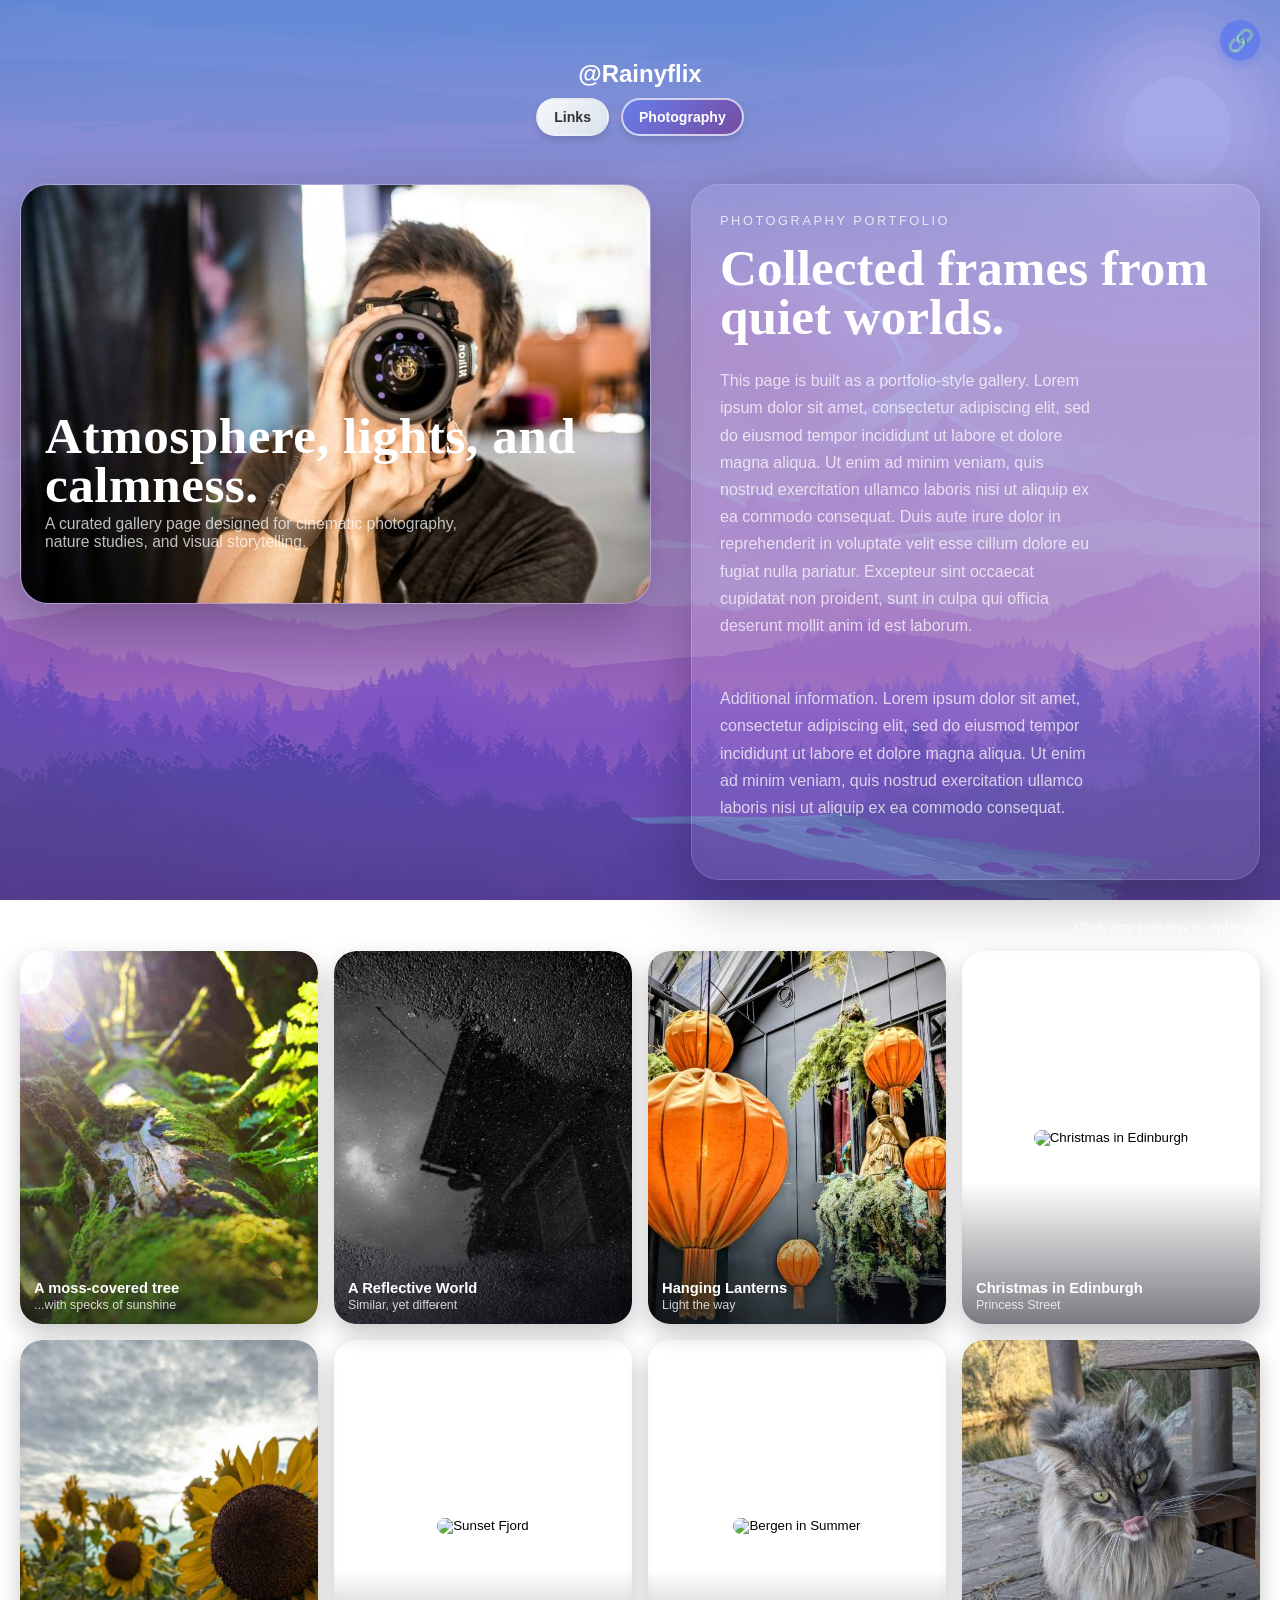
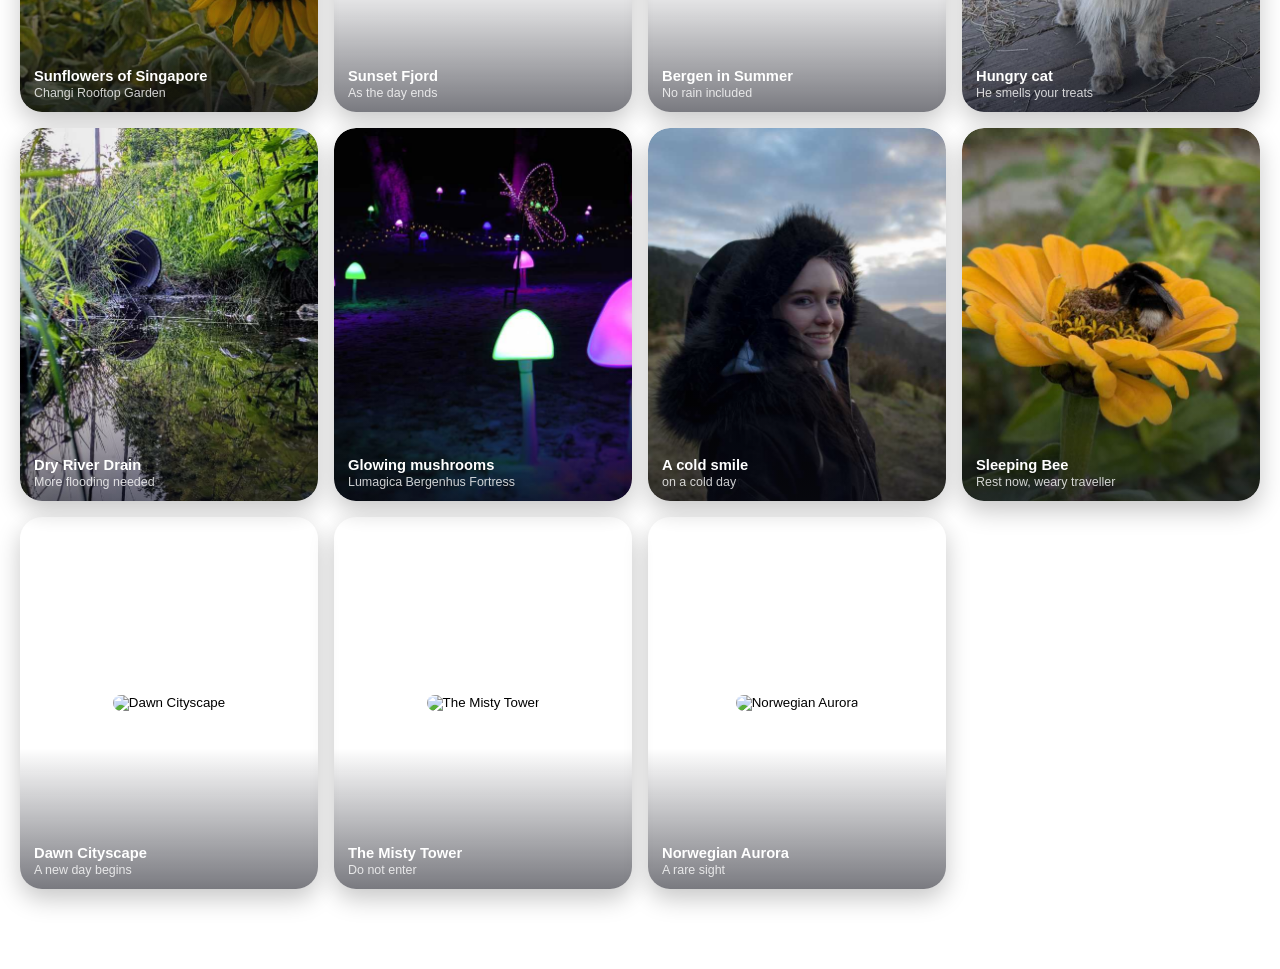
==== commit 66fe1be4: "Update index.html Added previous and next button to enlargened images." ====
--- a/photography/index.html
+++ b/photography/index.html
@@ -263,8 +263,10 @@
           <div class="footer-content">
             <p>© 2026 Rainyflix. All rights reserved.</p>
 
+
           </div>
         </footer>
+
         </div>
       </section>
     </main>
@@ -273,9 +275,30 @@
   <div class="modal-overlay" id="imageOverlay" hidden>
     <div class="lightbox-modal" id="imageModal" role="dialog" aria-modal="true" aria-labelledby="lightboxTitle" aria-describedby="lightboxDesc">
       <button class="close-lightbox" id="closeLightbox" type="button" aria-label="Close expanded image">×</button>
-
+<button
+  class="lightbox-nav lightbox-prev"
+  id="previousImage"
+  type="button"
+  aria-label="View previous photograph"
+  aria-controls="lightboxFigure"
+>
+  <svg viewBox="0 0 24 24" fill="none" aria-hidden="true">
+    <path d="m14 5-7 7 7 7" />
+  </svg>
+</button>
+
+<button
+  class="lightbox-nav lightbox-next"
+  id="nextImage"
+  type="button"
+  aria-label="View next photograph"
+  aria-controls="lightboxFigure"
+>
+  <svg viewBox="0 0 24 24" fill="none" aria-hidden="true">
+    <path d="m10 5 7 7-7 7" />
+  </svg>
+</button>
       <figure class="lightbox-figure" id="lightboxFigure">
-        <!-- Enlarged image or SVG inserted here -->
       </figure>
 
       <div class="lightbox-meta">
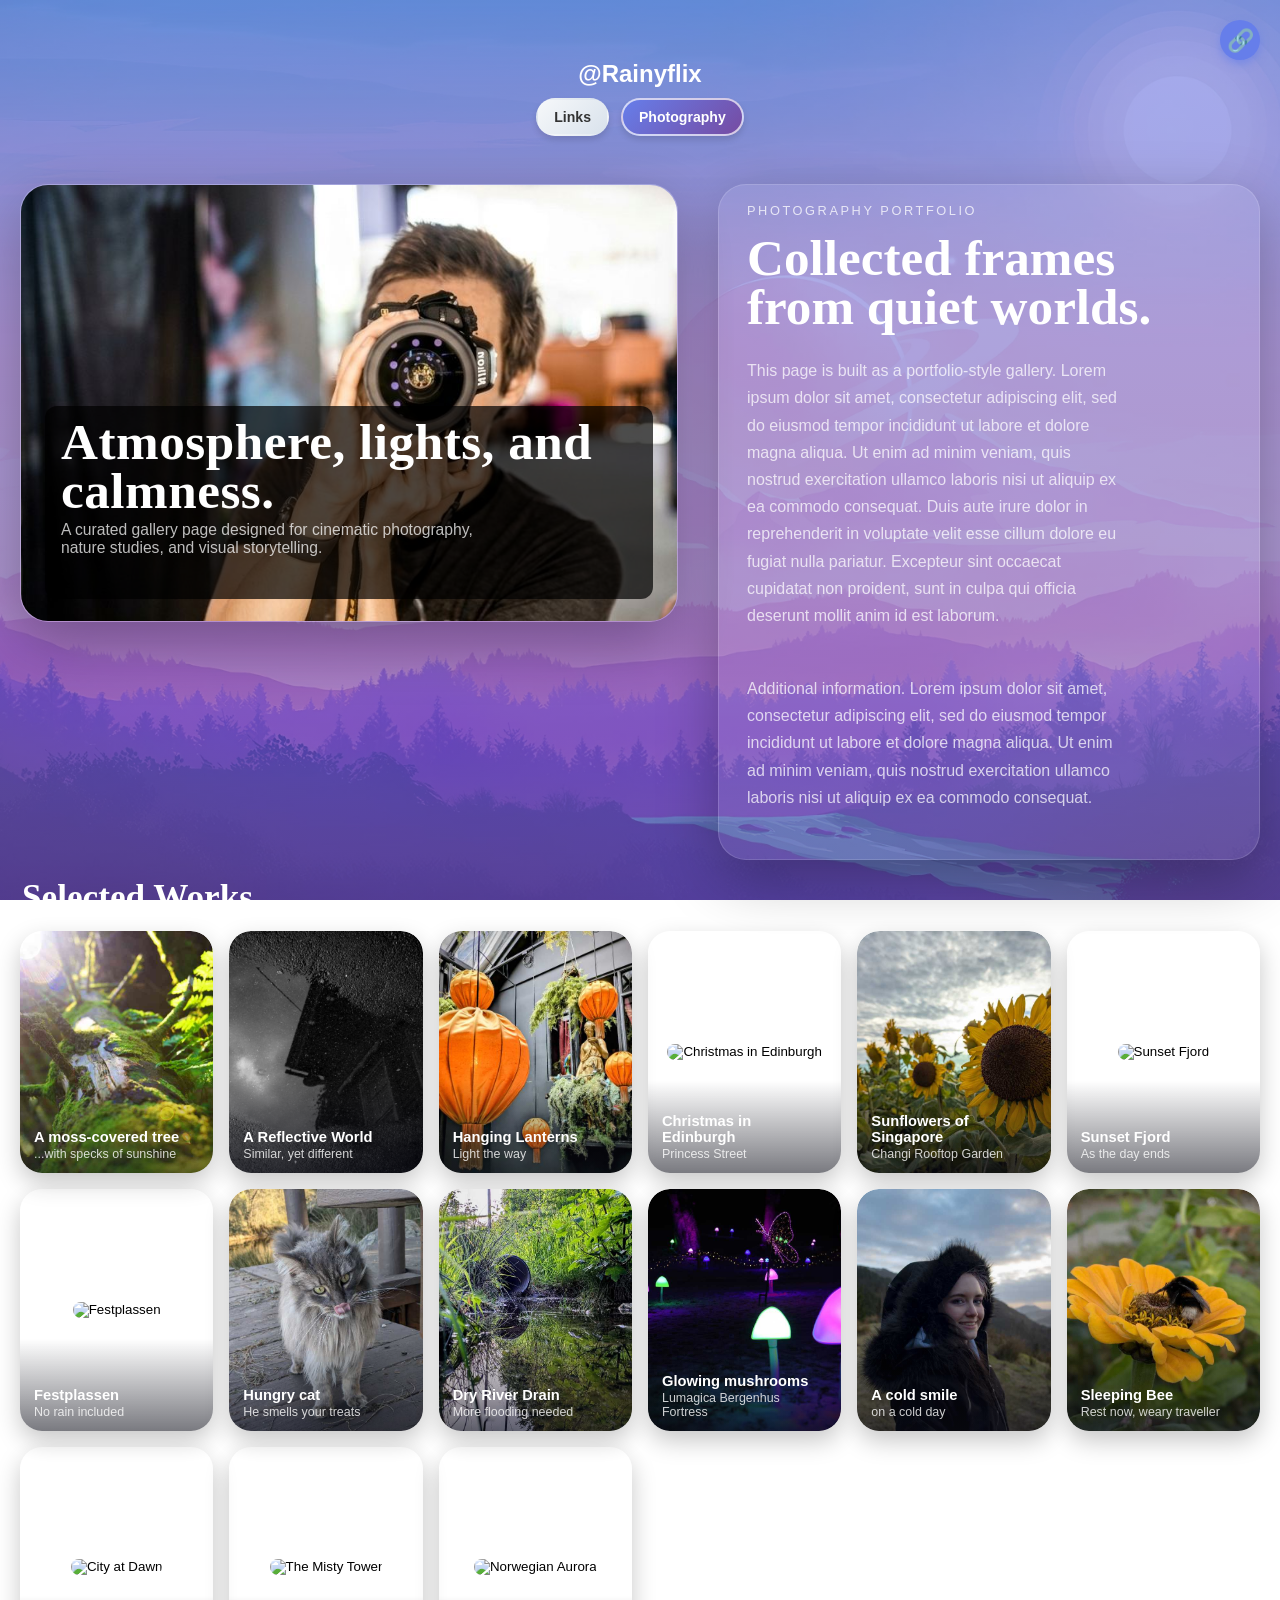
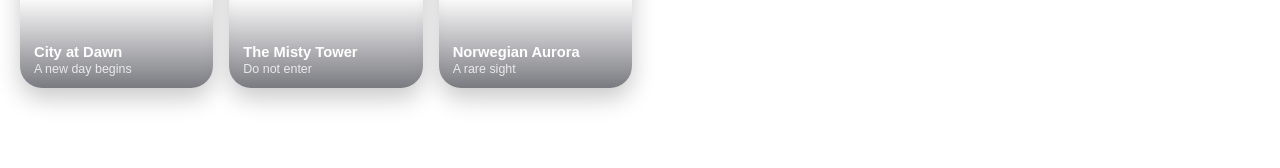
==== commit afb25908: "Update index.html Photo name changes" ====
--- a/photography/index.html
+++ b/photography/index.html
@@ -139,13 +139,13 @@
 
          <button class="thumb"
 	  type="button"
-	  data-title="Bergen in Summer"
+	  data-title="Festplassen"
 	  data-subtitle="No rain included"
 	  data-art="art-7"
 	  data-purchase-link="">
-  	 <img src="../images/photography/bergen-in-summer.jpg" alt="Bergen in Summer" style="width: 100%; height: 100%; object-fit: cover; border-radius: 22px;" />
-          <div class="thumb-label">
-          <strong>Bergen in Summer</strong>
+  	 <img src="../images/photography/festplassen.jpg" alt="Festplassen" style="width: 100%; height: 100%; object-fit: cover; border-radius: 22px;" />
+          <div class="thumb-label">
+          <strong>Festplassen</strong>
           <span>No rain included</span>
          </div>
         </button>
@@ -217,13 +217,13 @@
 
          <button class="thumb"
 	  type="button"
-	  data-title="Dawn Cityscape"
+	  data-title="City at Dawn"
 	  data-subtitle="A new day begins"
 	  data-art="art-13"
 	  data-purchase-link="">
-  	 <img src="../images/photography/cityscape-dawn.jpg" alt="Dawn Cityscape" style="width: 100%; height: 100%; object-fit: cover; border-radius: 22px;" />
-          <div class="thumb-label">
-          <strong>Dawn Cityscape</strong>
+  	 <img src="../images/photography/cityscape-dawn.jpg" alt="City at Dawn" style="width: 100%; height: 100%; object-fit: cover; border-radius: 22px;" />
+          <div class="thumb-label">
+          <strong>City at Dawn</strong>
           <span>A new day begins</span>
          </div>
         </button>
--- a/photography/photography.css
+++ b/photography/photography.css
@@ -86,6 +86,10 @@
 .hero-photo {
   position: relative;
   height: 55%;
+  min-height: 294px;
+  max-height: 495px;
+  min-width: 440px;
+  max-width: 748px;
   overflow: hidden;
   border-radius: 28px;
 }
@@ -108,6 +112,10 @@
   gap: 6px;
   animation: riseIn 0.7s ease both;
   animation-delay: 0.15s;
+
+  background-color: rgba(0, 0, 0, 0.7);
+  padding: 12px 16px;
+  border-radius: 12px;
 }
 
 .hero-caption h2 {
@@ -130,6 +138,8 @@
   flex-direction: column;
   justify-content: center;
   gap: 16px;
+  max-height: 676px;
+  max-width: 542px;
 }
 
 .intro-panel .kicker {
@@ -180,7 +190,7 @@
 
 .thumb-grid {
   display: grid;
-  grid-template-columns: repeat(4, minmax(0, 1fr));
+  grid-template-columns: repeat(6, minmax(0, 1fr));
   gap: 16px;
 }
 
@@ -194,17 +204,41 @@
   box-shadow: 0 10px 25px rgba(0, 0, 0, 0.22);
   cursor: pointer;
   aspect-ratio: 4 / 5;
-  transition: transform 0.28s ease, box-shadow 0.28s ease, filter 0.28s ease;
-  animation: riseIn 0.7s ease both;
-}
-
-.thumb:hover,
-.thumb:focus-visible {
-  transform: translateY(-4px) scale(1.02);
-  box-shadow: 0 18px 36px rgba(0, 0, 0, 0.34);
-  filter: saturate(1.04);
-  outline: none;
-}
+  animation: riseIn 0.7s ease backwards;
+}
+
+ .thumb img {
+    transition: transform 220ms ease-out;
+  }
+
+  .thumb:hover img,
+  .thumb:focus-visible img {
+    transform: scale(1.04);
+  }
+
+ .thumb:hover,
+  .thumb:focus-visible {
+    outline: none;
+  }
+  .thumb:focus-visible {
+    outline: 2px solid #bea6e6;
+    outline-offset: 4px;
+  }
+
+  @media (prefers-reduced-motion: reduce) {
+    .thumb {
+      animation: none !important;
+    }
+
+    .thumb img {
+      transition: none;
+    }
+
+    .thumb:hover img,
+    .thumb:focus-visible img {
+      transform: none;
+    }
+  }
 
 .thumb::after {
   content: "";
@@ -259,6 +293,8 @@
   z-index: 999;
   inset: 0;
   place-items: center;
+  backdrop-filter: blur(8px);
+  -webkit-backdrop-filter: blur(8px);
 }
 
 .modal-overlay[hidden] {
@@ -268,20 +304,36 @@
 .lightbox-modal {
   width: min(980px, 100%);
   position: relative;
-  animation: scaleIn 0.24s ease;
+  animation: none;
 }
 
 .lightbox-figure {
+  display: block;
+  width: 100%;
+  min-height: 0;
+  height: auto;
   margin: 0;
-  width: 100%;
-  min-height: min(78vh, 760px);
+  padding: 0;
   border-radius: 28px 28px 0 0;
   overflow: hidden;
   background: rgba(20, 18, 34, 0.84);
   border: 1px solid rgba(255, 255, 255, 0.14);
+  border-bottom: 0;
   box-shadow: 0 24px 80px rgba(0, 0, 0, 0.5);
   backdrop-filter: blur(10px);
   -webkit-backdrop-filter: blur(10px);
+  line-height: 0;
+}
+
+#lightboxFigure > img {
+  display: block;
+  width: 100%;
+  height: auto;
+  margin: 0;
+  padding: 0;
+  border: 0;
+  vertical-align: top;
+  border-radius: 28px 28px 0 0 !important;
 }
 
 .lightbox-meta {
@@ -290,10 +342,17 @@
   gap: 14px;
   align-items: center;
   padding: 14px 18px;
+  margin-top: 0;
   color: rgba(255, 255, 255, 0.92);
   font-size: 0.95rem;
-  background: linear-gradient(to top, rgba(10, 10, 18, 0.68), rgba(10, 10, 18, 0.24));
-}
+  background: linear-gradient(
+    135deg,
+    rgba(190, 166, 230, 0.22),
+    rgba(126, 91, 174, 0.16) 55%,
+    rgba(83, 57, 121, 0.24)
+  );
+  backdrop-filter: blur(12px);
+  -webkit-backdrop-filter: blur(12px);}
 
 .lightbox-meta strong {
   display: block;
@@ -362,6 +421,56 @@
   outline: none;
 }
 
+  .lightbox-nav {
+    position: absolute;
+    top: 50%;
+    z-index: 3;
+    display: grid;
+    place-items: center;
+    width: 44px;
+    height: 44px;
+    padding: 0;
+    border: 1px solid rgba(190, 166, 230, 0.65);
+    border-radius: 50%;
+    background: rgba(39, 28, 56, 0.9);
+    color: #eee4ff;
+    box-shadow: 0 4px 18px rgba(0, 0, 0, 0.25);
+    cursor: pointer;
+    transform: translateY(-50%);
+    transition: background 180ms ease, transform 180ms ease;
+  }
+
+  .lightbox-prev {
+    left: -58px;
+  }
+
+  .lightbox-next {
+    right: -58px;
+  }
+
+  .lightbox-nav svg {
+    width: 22px;
+    height: 22px;
+    stroke: currentColor;
+    stroke-width: 2;
+    stroke-linecap: round;
+    stroke-linejoin: round;
+  }
+
+  .lightbox-nav:hover {
+    background: rgba(105, 76, 142, 0.96);
+    transform: translateY(-50%) scale(1.06);
+  }
+
+  .lightbox-nav:active {
+    transform: translateY(-50%) scale(0.95);
+  }
+
+  .lightbox-nav:focus-visible {
+    outline: 2px solid #eee4ff;
+    outline-offset: 4px;
+  }
+
 @keyframes riseIn {
   from {
     opacity: 0;
@@ -384,6 +493,22 @@
   }
 }
 
+  @media (max-width: 1120px) {
+    .lightbox-prev {
+      left: 12px;
+    }
+
+    .lightbox-next {
+      right: 12px;
+    }
+  }
+
+  @media (prefers-reduced-motion: reduce) {
+    .lightbox-nav {
+      transition: none;
+    }
+  }
+
 @media (max-width: 900px) {
   .hero-grid {
     grid-template-columns: 1fr;
@@ -399,55 +524,85 @@
 }
 
 @media (max-width: 560px) {
-  body {
-    padding: 18px;
-  }
-
-  .container {
-    margin-top: 18px;
-  }
-
-  .intro-panel,
-  .hero-caption {
-    padding-left: 0;
-    padding-right: 0;
-  }
-
-  .intro-panel {
-    padding: 22px;
-  }
-
-  .hero-caption {
-    left: 18px;
-    right: 18px;
-    bottom: 18px;
-  }
-
-  .thumb-grid {
-    grid-template-columns: 1fr;
-  }
-
-  .lightbox-meta {
-    flex-direction: column;
-    align-items: flex-start;
-  }
-}
-
-.photography-container {
-  width: 100%;
-  max-width: 1100px; /* wider than index page */
-  margin: 32px auto 24px;
-  padding: 0 20px;
-}
-
-@media (max-width: 720px) {
-  .hero-intro-wrapper {
-    flex-direction: column;
-  }
-
-  .hero-grid,
-  .intro-panel {
-    flex: 1 1 100%;
-    min-width: auto;
-  }
-}
+    body {
+      padding: 18px;
+    }
+
+    .container {
+      margin-top: 18px;
+    }
+
+    .intro-panel,
+    .hero-caption {
+      padding-left: 0;
+      padding-right: 0;
+    }
+
+    .intro-panel {
+      padding: 22px;
+    }
+
+    .hero-caption {
+      left: 18px;
+      right: 18px;
+      bottom: 18px;
+    }
+
+    .thumb-grid {
+      grid-template-columns: 1fr;
+    }
+
+    .lightbox-meta {
+      flex-direction: column;
+      align-items: flex-start;
+    }
+  }
+
+  .photography-container {
+    width: 100%;
+    max-width: 1100px;
+    margin: 32px auto 24px;
+    padding: 0 20px;
+  }
+
+  @media (max-width: 720px) {
+    .hero-intro-wrapper {
+      flex-direction: column;
+    }
+
+    .hero-grid,
+    .intro-panel {
+      flex: 1 1 100%;
+      min-width: auto;
+    }
+  }
+
+  #imageOverlay {
+    animation: none !important;
+    transition: none !important;
+  }
+
+  #imageOverlay[hidden] {
+    display: none !important;
+  }
+
+  #imageModal {
+    border-radius: 28px;
+    box-shadow: 0 0 0 2px rgba(174, 143, 213, 0.75);
+    gap: 0;
+    row-gap: 0;
+    transition: none !important;
+  }
+
+  #imageOverlay:not([hidden]) #imageModal {
+    animation: lightboxFadeIn 350ms ease-out both !important;
+  }
+
+  @keyframes lightboxFadeIn {
+    from {
+      opacity: 0;
+    }
+    to {
+      opacity: 1;
+    }
+  }
